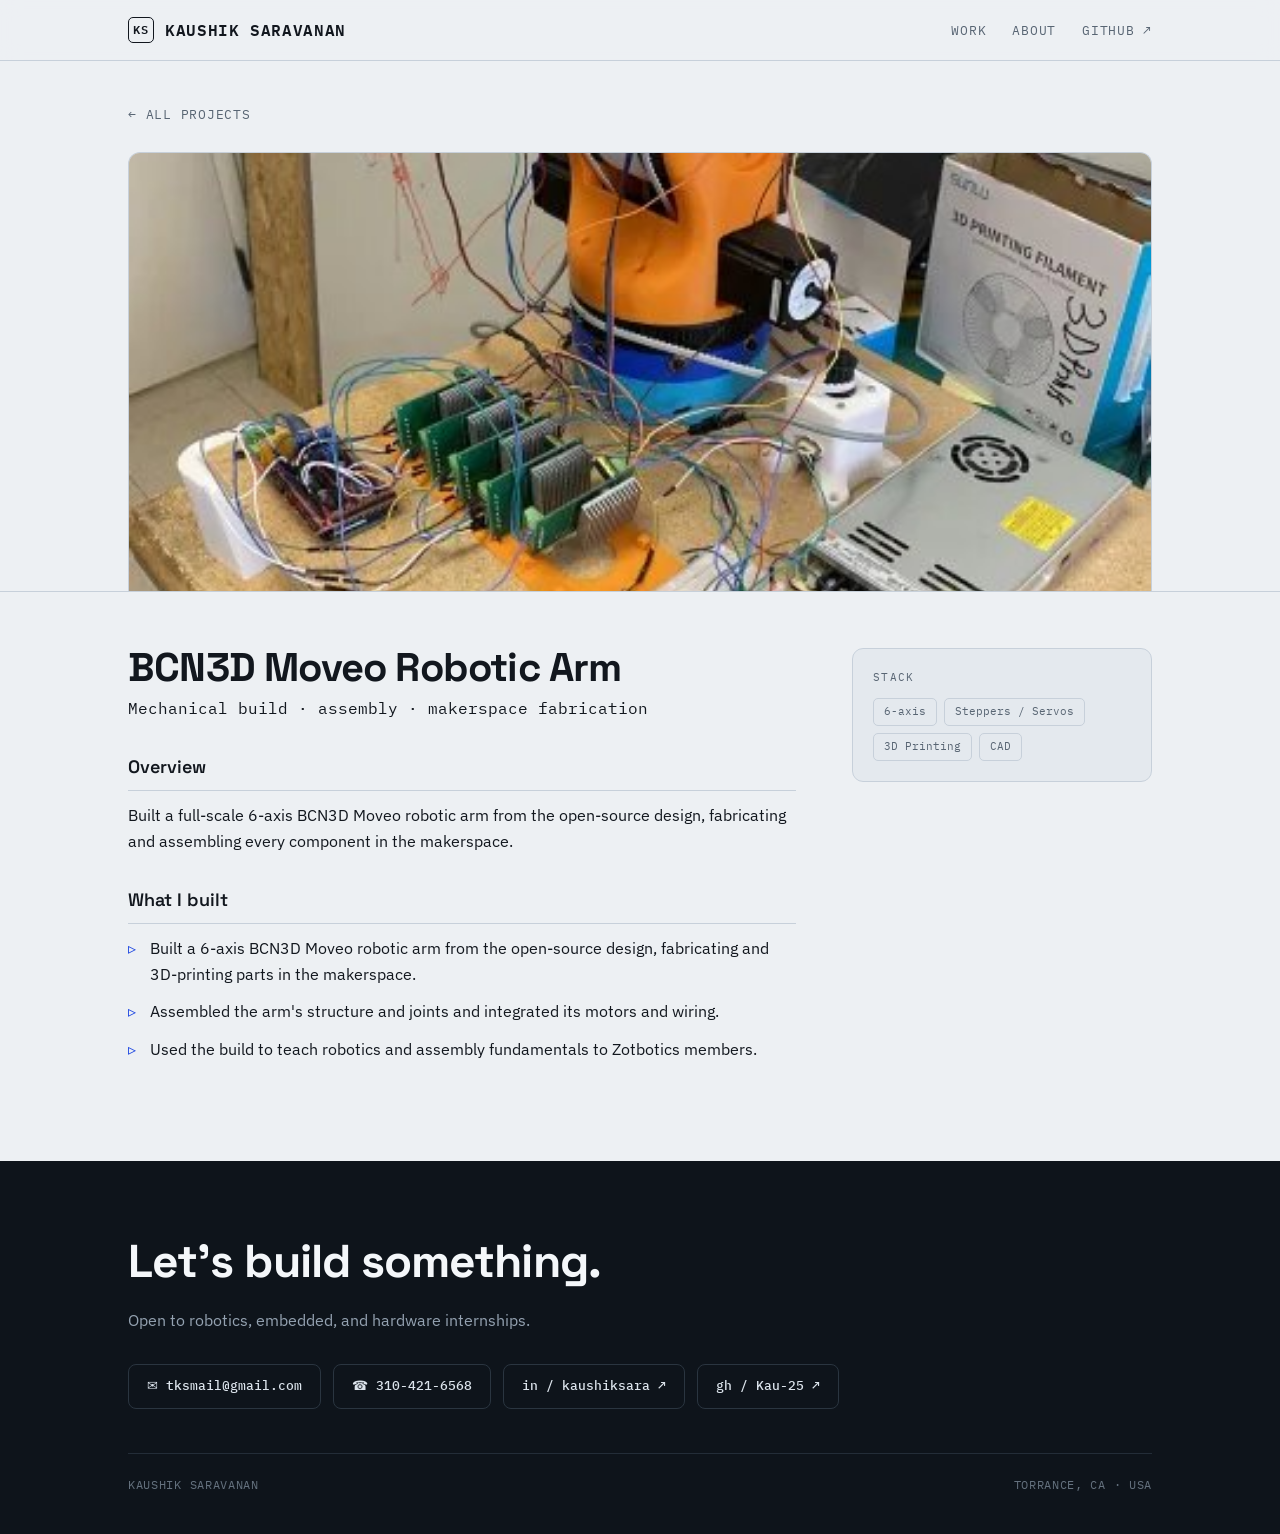
==== projects/arm.html @ 6639428b "Added images/pages for each project and created a shared CSS file for styling. Updated index.html to" ====
<!DOCTYPE html>
<html lang="en">
<head>
<meta charset="UTF-8">
<meta name="viewport" content="width=device-width, initial-scale=1.0">
<title>BCN3D Moveo Robotic Arm — Kaushik Saravanan</title>
<link rel="preconnect" href="https://fonts.googleapis.com">
<link rel="preconnect" href="https://fonts.gstatic.com" crossorigin>
<link href="https://fonts.googleapis.com/css2?family=Space+Grotesk:wght@500;600;700&family=IBM+Plex+Sans:wght@400;500;600&family=IBM+Plex+Mono:wght@400;500;600&display=swap" rel="stylesheet">
<link rel="stylesheet" href="../shared.css">
</head>
<body>

<header class="bar">
  <div class="wrap bar-in">
    <a class="brand" href="../index.html"><span class="glyph">KS</span> KAUSHIK&nbsp;SARAVANAN</a>
    <nav class="nav">
      <a href="../index.html#work">Work</a>
      <a href="../index.html#about">About</a>
      <a href="https://github.com/Kau-25" target="_blank" rel="noopener">GitHub ↗</a>
    </nav>
  </div>
</header>

<div class="project-hero">
  <div class="wrap">
    <a class="back-link" href="../index.html#work">← All projects</a>
    <div class="project-hero-img">
      <img src="../images/arm-1.jpg" alt="6-axis BCN3D Moveo robotic arm" onerror="this.style.display='none'">
      <div class="shot-ph"><span class="ico">▣</span><span class="fn">images/arm-1.jpg</span></div>
    </div>
  </div>
</div>

<section class="project-body">
  <div class="wrap project-layout">
    <div class="project-main">
      <h1 class="project-title">BCN3D Moveo Robotic Arm</h1>
      <p class="project-role">Mechanical build · assembly · makerspace fabrication</p>

      <h2 class="project-section-head">Overview</h2>
      <p>Built a full-scale 6-axis BCN3D Moveo robotic arm from the open-source design, fabricating and assembling every component in the makerspace.</p>

      <h2 class="project-section-head">What I built</h2>
      <ul class="project-list">
        <li>Built a 6-axis BCN3D Moveo robotic arm from the open-source design, fabricating and 3D-printing parts in the makerspace.</li>
        <li>Assembled the arm's structure and joints and integrated its motors and wiring.</li>
        <li>Used the build to teach robotics and assembly fundamentals to Zotbotics members.</li>
      </ul>
    </div>

    <aside class="project-sidebar">
      <div class="sidebar-card">
        <div class="sidebar-label">Stack</div>
        <div class="stack">
          <span class="chip">6-axis</span>
          <span class="chip">Steppers / Servos</span>
          <span class="chip">3D Printing</span>
          <span class="chip">CAD</span>
        </div>
      </div>
    </aside>
  </div>
</section>

<footer class="foot" id="contact">
  <div class="wrap">
    <h2>Let&rsquo;s build something.</h2>
    <p class="lead">Open to robotics, embedded, and hardware internships.</p>
    <div class="foot-links">
      <a href="mailto:tksmail@gmail.com">✉ tksmail@gmail.com</a>
      <a href="tel:3104216568">☎ 310-421-6568</a>
      <a href="https://www.linkedin.com/in/kaushiksara" target="_blank" rel="noopener">in / kaushiksara ↗</a>
      <a href="https://github.com/Kau-25" target="_blank" rel="noopener">gh / Kau-25 ↗</a>
    </div>
    <div class="foot-base"><span>Kaushik Saravanan</span><span>Torrance, CA · USA</span></div>
  </div>
</footer>

<script>
  const io=new IntersectionObserver((es)=>{es.forEach(e=>{if(e.isIntersecting){e.target.classList.add('in');io.unobserve(e.target)}})},{threshold:0.12,rootMargin:"0px 0px -40px 0px"});
  document.querySelectorAll('.reveal').forEach((el,i)=>{el.style.transitionDelay=Math.min(i*60,240)+'ms';io.observe(el)});
</script>
</body>
</html>
---- shared.css ----
:root{
  --paper:#EDF0F3;--paper-2:#E4E9EE;--ink:#12171E;--ink-soft:#586573;
  --line:#C7D0DA;--accent:#1B45E0;--accent-ink:#15349E;--signal:#E07B26;
  --panel:#0E141B;--panel-soft:#9CA9B6;
  --disp:"Space Grotesk",system-ui,sans-serif;--body:"IBM Plex Sans",system-ui,sans-serif;--mono:"IBM Plex Mono",ui-monospace,monospace;
}
*{box-sizing:border-box;margin:0;padding:0}
html{scroll-behavior:smooth}
body{background:var(--paper);color:var(--ink);font-family:var(--body);line-height:1.6;-webkit-font-smoothing:antialiased;overflow-x:hidden}
a{color:inherit;text-decoration:none}
.wrap{max-width:1080px;margin:0 auto;padding:0 28px}
.eyebrow{font-family:var(--mono);font-size:12px;font-weight:600;letter-spacing:.16em;text-transform:uppercase;color:var(--accent-ink)}

/* Nav bar */
.bar{position:sticky;top:0;z-index:50;background:rgba(237,240,243,.82);backdrop-filter:blur(10px);border-bottom:1px solid var(--line)}
.bar-in{display:flex;align-items:center;justify-content:space-between;height:60px}
.brand{display:flex;align-items:center;gap:11px;font-family:var(--mono);font-weight:600;letter-spacing:.04em}
.glyph{width:26px;height:26px;border:1.5px solid var(--ink);border-radius:5px;display:grid;place-items:center;font-size:12px;font-weight:600}
.nav{display:flex;gap:26px}
.nav a{font-family:var(--mono);font-size:12.5px;letter-spacing:.06em;text-transform:uppercase;color:var(--ink-soft);transition:color .2s}
.nav a:hover{color:var(--accent)}
@media(max-width:680px){.nav{display:none}}

/* Hero */
.hero{position:relative;padding:78px 0 64px;border-bottom:1px solid var(--line)}
.hero-bg{position:absolute;inset:0;width:100%;height:100%;pointer-events:none;opacity:.85}
.hero-in{position:relative;z-index:2;display:flex;align-items:center;gap:48px;justify-content:space-between}
.hero-copy{max-width:620px}
.hero-portrait{flex:none;width:248px;height:248px;border-radius:50%;overflow:hidden;position:relative;border:1px solid var(--line);background:repeating-linear-gradient(0deg,transparent 0 21px,#D7DEE6 21px 22px),repeating-linear-gradient(90deg,transparent 0 21px,#D7DEE6 21px 22px),var(--paper-2);display:grid;place-items:center;box-shadow:0 10px 34px rgba(18,23,30,.10)}
.hero-portrait img{position:absolute;inset:0;width:100%;height:100%;object-fit:cover;z-index:2}
.hero-portrait .shot-ph{z-index:1;text-align:center;padding:18px}
@media(max-width:760px){.hero-in{flex-direction:column-reverse;align-items:flex-start;gap:30px}.hero-copy{max-width:100%}.hero-portrait{width:180px;height:180px}}
.status-line{display:flex;align-items:center;gap:10px;margin-bottom:22px}
.dot{width:9px;height:9px;border-radius:50%;background:var(--signal);animation:pulse 2.4s infinite}
@keyframes pulse{0%{box-shadow:0 0 0 0 rgba(224,123,38,.45)}70%{box-shadow:0 0 0 8px rgba(224,123,38,0)}100%{box-shadow:0 0 0 0 rgba(224,123,38,0)}}
.status-line span{font-family:var(--mono);font-size:12px;letter-spacing:.12em;text-transform:uppercase;color:var(--ink-soft)}
h1{font-family:var(--disp);font-weight:700;font-size:clamp(40px,7.4vw,76px);line-height:1.0;letter-spacing:-.02em;margin-bottom:22px}
h1 .alt{color:var(--accent)}
.thesis{font-size:clamp(17px,2.4vw,21px);max-width:580px;margin-bottom:30px}
.thesis b{font-weight:600}
.readout{display:flex;flex-wrap:wrap;border:1px solid var(--line);border-radius:9px;overflow:hidden;background:var(--paper-2);margin-bottom:32px;width:fit-content;max-width:100%}
.readout div{padding:11px 16px;border-right:1px solid var(--line)}
.readout div:last-child{border-right:none}
.readout .k{font-family:var(--mono);font-size:10.5px;letter-spacing:.12em;text-transform:uppercase;color:var(--ink-soft);display:block;margin-bottom:3px}
.readout .v{font-family:var(--mono);font-size:13px;font-weight:600}
@media(max-width:560px){.readout{flex-direction:column;width:100%}.readout div{border-right:none;border-bottom:1px solid var(--line)}.readout div:last-child{border-bottom:none}}
.cta-row{display:flex;flex-wrap:wrap;gap:12px}
.btn{font-family:var(--mono);font-size:13px;font-weight:600;letter-spacing:.03em;padding:12px 20px;border-radius:8px;transition:transform .15s,background .2s,color .2s;display:inline-flex;align-items:center;gap:9px}
.btn:hover{transform:translateY(-2px)}
.btn-primary{background:var(--accent);color:#fff}
.btn-primary:hover{background:var(--accent-ink)}
.btn-ghost{border:1px solid var(--line)}
.btn-ghost:hover{border-color:var(--accent);color:var(--accent)}

/* Sections */
.section{padding:72px 0;border-bottom:1px solid var(--line)}
.sec-head{display:flex;align-items:baseline;gap:16px;margin-bottom:44px}
.sec-head .num{font-family:var(--mono);font-size:13px;font-weight:600;color:var(--accent)}
.sec-head h2{font-family:var(--disp);font-weight:600;font-size:clamp(24px,3.6vw,34px);letter-spacing:-.01em}
.sec-head .rule{flex:1;height:1px;background:var(--line);align-self:center}

/* Shot placeholders */
.shot-ph{z-index:1;text-align:center;color:var(--ink-soft);padding:18px}
.shot-ph .ico{font-size:26px;display:block;margin-bottom:8px;opacity:.6}
.shot-ph .fn{font-family:var(--mono);font-size:12px;color:var(--accent-ink);font-weight:600}
.shot-ph .hint{font-family:var(--mono);font-size:10.5px;letter-spacing:.06em;text-transform:uppercase;margin-top:5px}

/* Stack chips */
.stack{display:flex;flex-wrap:wrap;gap:7px}
.chip{font-family:var(--mono);font-size:11px;padding:4px 10px;border:1px solid var(--line);border-radius:5px;color:var(--ink-soft);background:var(--paper-2)}

/* About section */
.about-grid{display:grid;grid-template-columns:1.4fr 1fr;gap:44px}
@media(max-width:760px){.about-grid{grid-template-columns:1fr;gap:28px}}
.about-grid p{font-size:16px;margin-bottom:16px}
.edu-card{border:1px solid var(--line);border-radius:11px;padding:24px;background:var(--paper-2);height:fit-content}
.edu-card .label{font-family:var(--mono);font-size:11px;letter-spacing:.12em;text-transform:uppercase;color:var(--ink-soft);margin-bottom:8px}
.edu-card .school{font-family:var(--disp);font-weight:600;font-size:19px;margin-bottom:4px}
.edu-card .degree{font-size:14.5px;color:var(--ink-soft);margin-bottom:16px}
.edu-stat{display:flex;justify-content:space-between;padding:9px 0;border-top:1px solid var(--line);font-family:var(--mono);font-size:13px}
.edu-stat .k{color:var(--ink-soft)}.edu-stat .v{font-weight:600}

/* Project tile grid */
.project-grid{display:grid;grid-template-columns:repeat(3,1fr);gap:20px}
@media(max-width:780px){.project-grid{grid-template-columns:repeat(2,1fr)}}
@media(max-width:480px){.project-grid{grid-template-columns:1fr}}
.project-tile{border:1px solid var(--line);border-radius:12px;overflow:hidden;transition:transform .18s,box-shadow .18s;display:block;background:var(--paper-2)}
.project-tile:hover{transform:translateY(-4px);box-shadow:0 12px 32px rgba(18,23,30,.12);border-color:var(--accent)}
.tile-img{aspect-ratio:4/3;overflow:hidden;background:repeating-linear-gradient(0deg,transparent 0 21px,#D7DEE6 21px 22px),repeating-linear-gradient(90deg,transparent 0 21px,#D7DEE6 21px 22px),var(--paper-2);display:grid;place-items:center;position:relative}
.tile-img img{position:absolute;inset:0;width:100%;height:100%;object-fit:cover;z-index:2}
.tile-name{padding:14px 16px 16px;font-family:var(--disp);font-weight:600;font-size:15px;line-height:1.3;border-top:1px solid var(--line)}

/* Individual project page */
.project-hero{padding:40px 0 0;border-bottom:1px solid var(--line)}
.back-link{font-family:var(--mono);font-size:12.5px;letter-spacing:.06em;text-transform:uppercase;color:var(--ink-soft);display:inline-flex;align-items:center;gap:6px;margin-bottom:28px;transition:color .2s}
.back-link:hover{color:var(--accent)}
.project-hero-img{position:relative;aspect-ratio:21/9;border-radius:12px 12px 0 0;overflow:hidden;background:repeating-linear-gradient(0deg,transparent 0 21px,#D7DEE6 21px 22px),repeating-linear-gradient(90deg,transparent 0 21px,#D7DEE6 21px 22px),var(--paper-2);display:grid;place-items:center;border:1px solid var(--line);border-bottom:none}
.project-hero-img img{position:absolute;inset:0;width:100%;height:100%;object-fit:cover;z-index:2}
.project-body{padding:56px 0 80px}
.project-layout{display:grid;grid-template-columns:1fr 300px;gap:56px;align-items:start}
@media(max-width:780px){.project-layout{grid-template-columns:1fr;gap:36px}}
.project-title{font-family:var(--disp);font-weight:700;font-size:clamp(26px,4vw,40px);letter-spacing:-.02em;margin-bottom:8px}
.project-role{font-family:var(--mono);font-size:13px;color:var(--accent-ink);margin-bottom:36px}
.project-section-head{font-family:var(--disp);font-weight:600;font-size:18px;margin:32px 0 12px;padding-bottom:8px;border-bottom:1px solid var(--line)}
.project-main p{font-size:16px;margin-bottom:14px;color:var(--ink)}
.project-list{list-style:none;display:grid;gap:12px;margin-bottom:18px}
.project-list li{position:relative;padding-left:22px;font-size:16px}
.project-list li::before{content:"▹";position:absolute;left:0;color:var(--accent)}
.sidebar-card{border:1px solid var(--line);border-radius:11px;padding:20px;background:var(--paper-2);position:sticky;top:80px}
.sidebar-label{font-family:var(--mono);font-size:11px;letter-spacing:.12em;text-transform:uppercase;color:var(--ink-soft);margin-bottom:12px}
.project-link{display:inline-flex;align-items:center;gap:7px;margin-top:20px;font-family:var(--mono);font-size:12.5px;font-weight:600;color:var(--accent);border:1px solid var(--line);padding:8px 14px;border-radius:7px;transition:border-color .2s,background .2s}
.project-link:hover{border-color:var(--accent);background:rgba(27,69,224,.05)}

/* Footer */
.foot{background:var(--panel);color:#C6D0DB;padding:64px 0 40px}
.foot h2{font-family:var(--disp);font-weight:700;font-size:clamp(28px,5vw,46px);letter-spacing:-.02em;color:#F4F7FA;margin-bottom:10px}
.foot .lead{color:#94A2B1;max-width:440px;margin-bottom:30px;font-size:16px}
.foot-links{display:flex;flex-wrap:wrap;gap:12px;margin-bottom:44px}
.foot-links a{font-family:var(--mono);font-size:13px;font-weight:500;padding:11px 18px;border:1px solid #2a3540;border-radius:8px;color:#DCE4EC;transition:border-color .2s,color .2s,transform .15s}
.foot-links a:hover{border-color:#3a6bff;color:#fff;transform:translateY(-2px)}
.foot-base{display:flex;justify-content:space-between;flex-wrap:wrap;gap:10px;padding-top:22px;border-top:1px solid #232d38;font-family:var(--mono);font-size:11.5px;letter-spacing:.06em;color:#65727F;text-transform:uppercase}

.reveal{opacity:0;transform:translateY(18px);transition:opacity .7s ease,transform .7s ease}
.reveal.in{opacity:1;transform:none}
@media(prefers-reduced-motion:reduce){*{animation:none!important;transition:none!important}.reveal{opacity:1;transform:none}html{scroll-behavior:auto}}
:focus-visible{outline:2px solid var(--accent);outline-offset:3px;border-radius:3px}
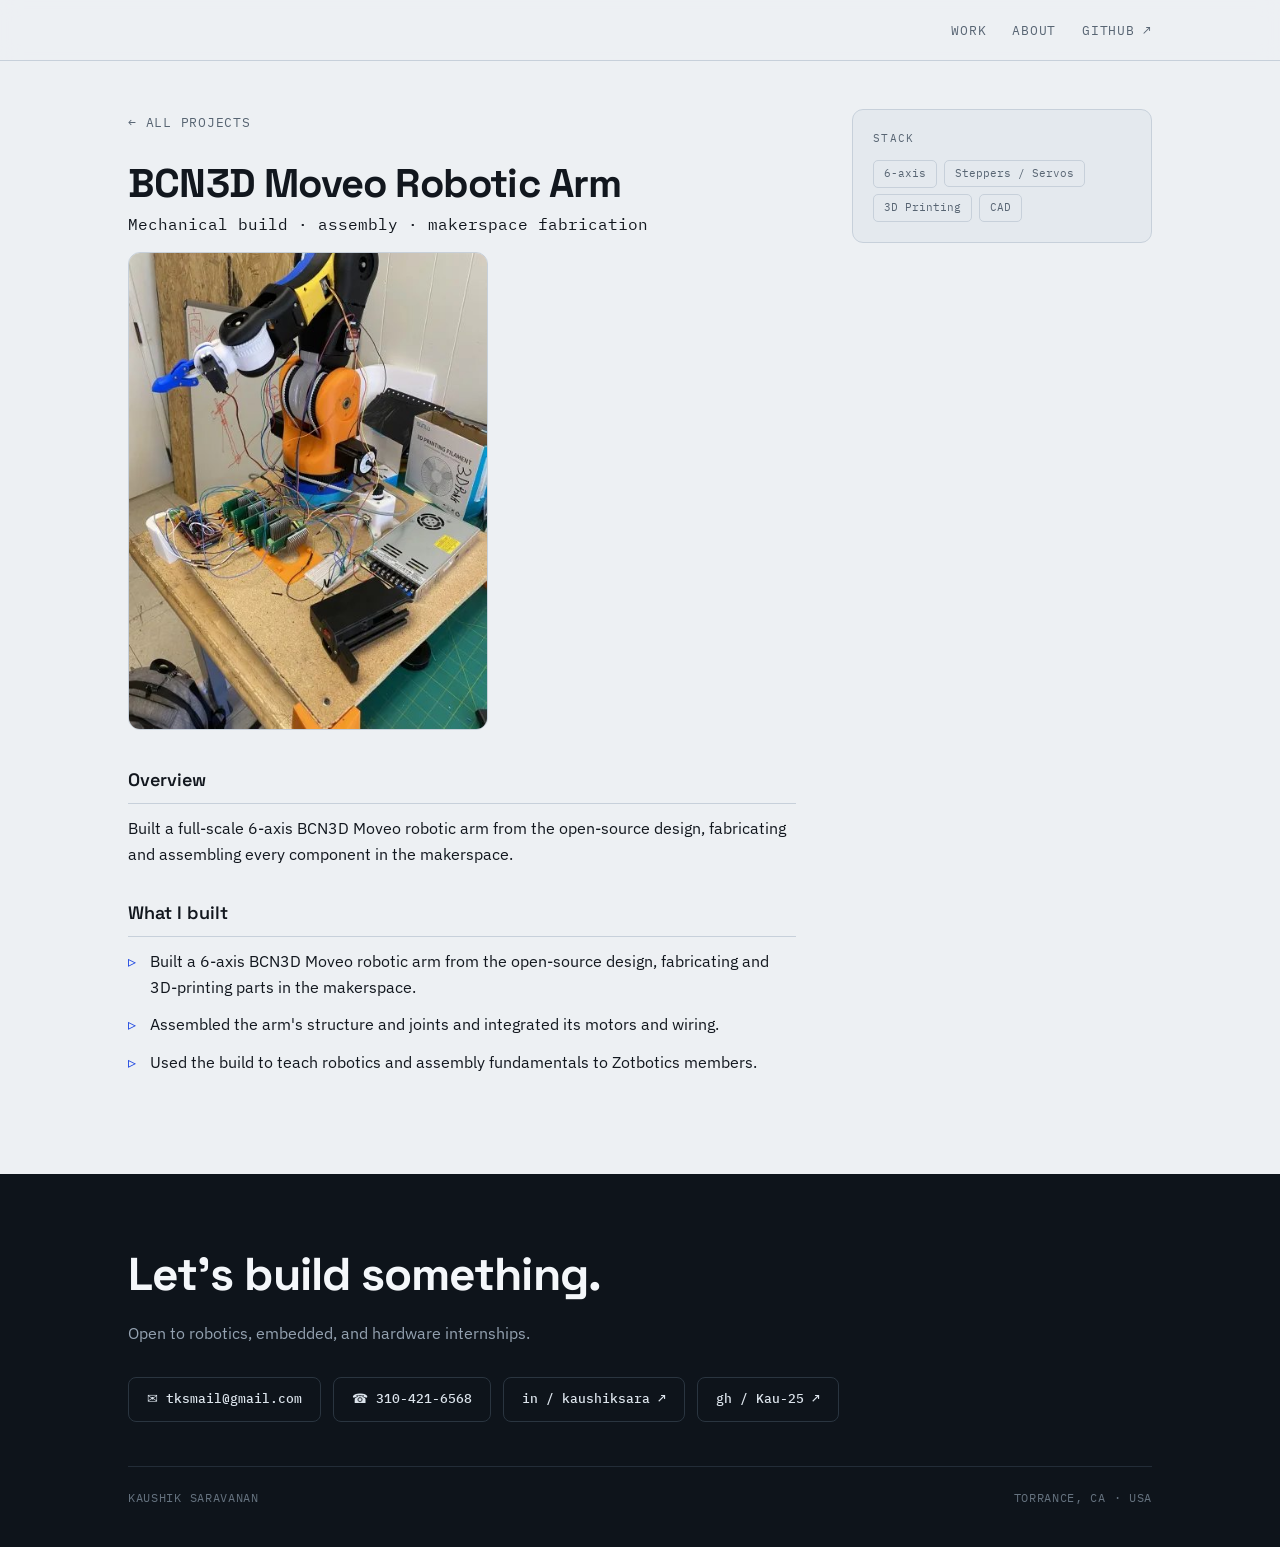
==== commit f4987922: "Refactor project pages to enhance layout and information display; updated CSS for improved styling a" ====
--- a/projects/arm.html
+++ b/projects/arm.html
@@ -13,7 +13,6 @@
 
 <header class="bar">
   <div class="wrap bar-in">
-    <a class="brand" href="../index.html"><span class="glyph">KS</span> KAUSHIK&nbsp;SARAVANAN</a>
     <nav class="nav">
       <a href="../index.html#work">Work</a>
       <a href="../index.html#about">About</a>
@@ -22,21 +21,15 @@
   </div>
 </header>
 
-<div class="project-hero">
-  <div class="wrap">
-    <a class="back-link" href="../index.html#work">← All projects</a>
-    <div class="project-hero-img">
-      <img src="../images/arm-1.jpg" alt="6-axis BCN3D Moveo robotic arm" onerror="this.style.display='none'">
-      <div class="shot-ph"><span class="ico">▣</span><span class="fn">images/arm-1.jpg</span></div>
-    </div>
-  </div>
-</div>
-
 <section class="project-body">
   <div class="wrap project-layout">
     <div class="project-main">
+      <a class="back-link" href="../index.html#work">← All projects</a>
       <h1 class="project-title">BCN3D Moveo Robotic Arm</h1>
       <p class="project-role">Mechanical build · assembly · makerspace fabrication</p>
+      <div class="project-img">
+        <img src="../images/arm-1.jpg" alt="6-axis BCN3D Moveo robotic arm" onerror="this.style.display='none'">
+      </div>
 
       <h2 class="project-section-head">Overview</h2>
       <p>Built a full-scale 6-axis BCN3D Moveo robotic arm from the open-source design, fabricating and assembling every component in the makerspace.</p>
--- a/shared.css
+++ b/shared.css
@@ -13,7 +13,7 @@
 
 /* Nav bar */
 .bar{position:sticky;top:0;z-index:50;background:rgba(237,240,243,.82);backdrop-filter:blur(10px);border-bottom:1px solid var(--line)}
-.bar-in{display:flex;align-items:center;justify-content:space-between;height:60px}
+.bar-in{display:flex;align-items:center;justify-content:flex-end;height:60px}
 .brand{display:flex;align-items:center;gap:11px;font-family:var(--mono);font-weight:600;letter-spacing:.04em}
 .glyph{width:26px;height:26px;border:1.5px solid var(--ink);border-radius:5px;display:grid;place-items:center;font-size:12px;font-weight:600}
 .nav{display:flex;gap:26px}
@@ -88,19 +88,19 @@
 .project-tile:hover{transform:translateY(-4px);box-shadow:0 12px 32px rgba(18,23,30,.12);border-color:var(--accent)}
 .tile-img{aspect-ratio:4/3;overflow:hidden;background:repeating-linear-gradient(0deg,transparent 0 21px,#D7DEE6 21px 22px),repeating-linear-gradient(90deg,transparent 0 21px,#D7DEE6 21px 22px),var(--paper-2);display:grid;place-items:center;position:relative}
 .tile-img img{position:absolute;inset:0;width:100%;height:100%;object-fit:cover;z-index:2}
-.tile-name{padding:14px 16px 16px;font-family:var(--disp);font-weight:600;font-size:15px;line-height:1.3;border-top:1px solid var(--line)}
+.tile-info{padding:14px 16px 16px;border-top:1px solid var(--line);display:flex;flex-direction:column;gap:10px}
+.tile-name{font-family:var(--disp);font-weight:600;font-size:15px;line-height:1.3}
 
 /* Individual project page */
-.project-hero{padding:40px 0 0;border-bottom:1px solid var(--line)}
-.back-link{font-family:var(--mono);font-size:12.5px;letter-spacing:.06em;text-transform:uppercase;color:var(--ink-soft);display:inline-flex;align-items:center;gap:6px;margin-bottom:28px;transition:color .2s}
+.project-body{padding:48px 0 80px}
+.back-link{font-family:var(--mono);font-size:12.5px;letter-spacing:.06em;text-transform:uppercase;color:var(--ink-soft);display:inline-flex;align-items:center;gap:6px;margin-bottom:32px;transition:color .2s}
 .back-link:hover{color:var(--accent)}
-.project-hero-img{position:relative;aspect-ratio:21/9;border-radius:12px 12px 0 0;overflow:hidden;background:repeating-linear-gradient(0deg,transparent 0 21px,#D7DEE6 21px 22px),repeating-linear-gradient(90deg,transparent 0 21px,#D7DEE6 21px 22px),var(--paper-2);display:grid;place-items:center;border:1px solid var(--line);border-bottom:none}
-.project-hero-img img{position:absolute;inset:0;width:100%;height:100%;object-fit:cover;z-index:2}
-.project-body{padding:56px 0 80px}
 .project-layout{display:grid;grid-template-columns:1fr 300px;gap:56px;align-items:start}
 @media(max-width:780px){.project-layout{grid-template-columns:1fr;gap:36px}}
 .project-title{font-family:var(--disp);font-weight:700;font-size:clamp(26px,4vw,40px);letter-spacing:-.02em;margin-bottom:8px}
-.project-role{font-family:var(--mono);font-size:13px;color:var(--accent-ink);margin-bottom:36px}
+.project-role{font-family:var(--mono);font-size:13px;color:var(--accent-ink);margin-bottom:24px}
+.project-img{display:block;max-width:360px;border:1px solid var(--line);border-radius:12px;overflow:hidden;background:repeating-linear-gradient(0deg,transparent 0 21px,#D7DEE6 21px 22px),repeating-linear-gradient(90deg,transparent 0 21px,#D7DEE6 21px 22px),var(--paper-2);margin-bottom:36px}
+.project-img img{display:block;width:100%;height:auto;object-fit:contain}
 .project-section-head{font-family:var(--disp);font-weight:600;font-size:18px;margin:32px 0 12px;padding-bottom:8px;border-bottom:1px solid var(--line)}
 .project-main p{font-size:16px;margin-bottom:14px;color:var(--ink)}
 .project-list{list-style:none;display:grid;gap:12px;margin-bottom:18px}
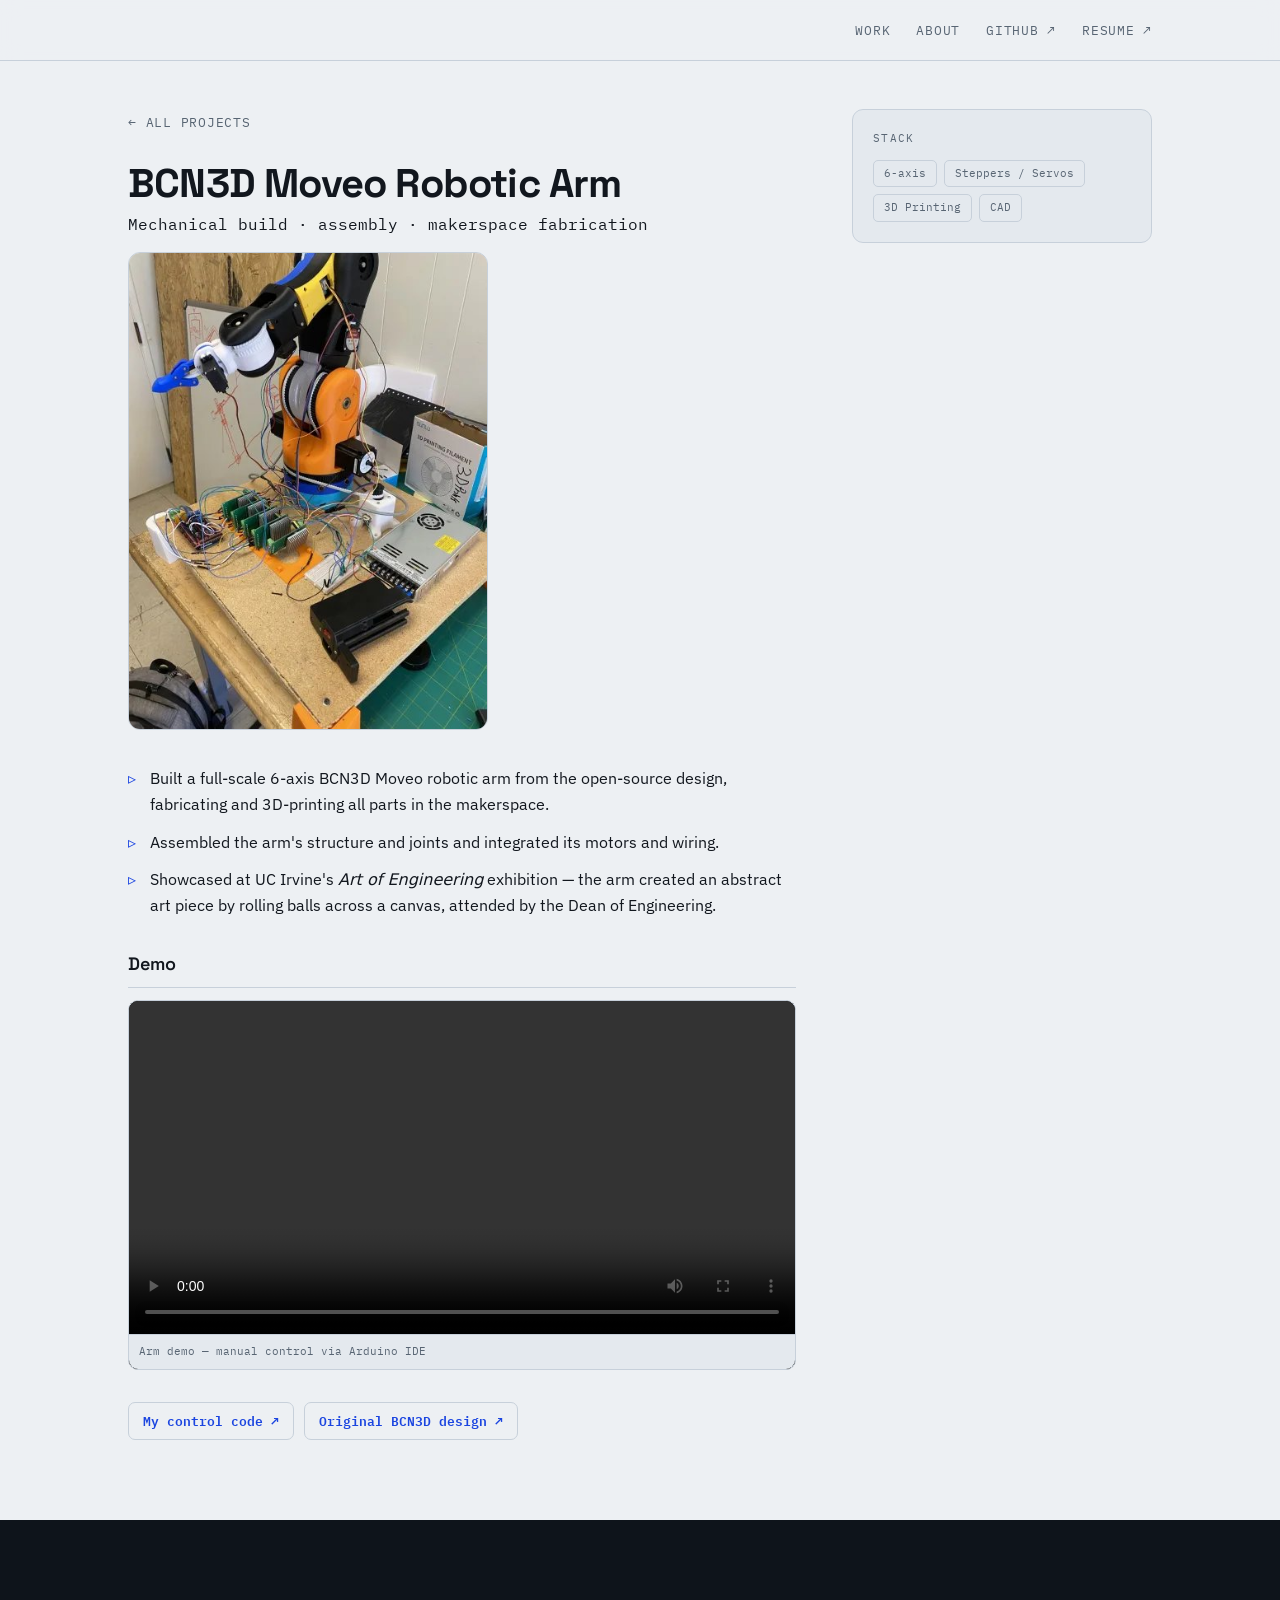
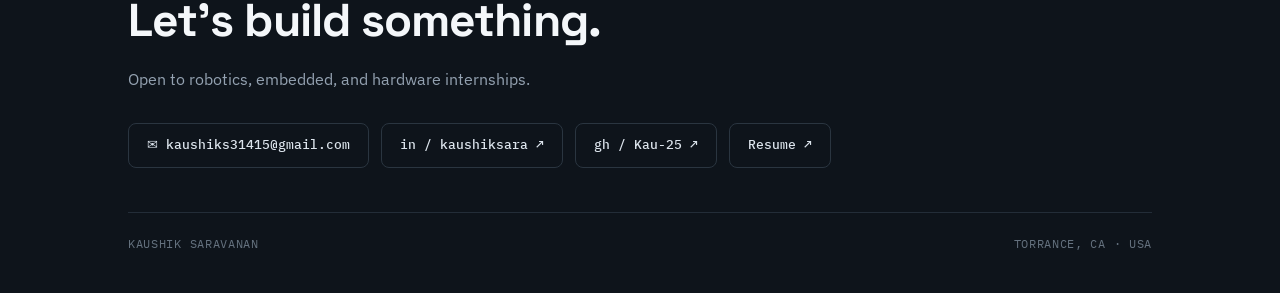
==== commit 5a9b1ce9: "Add resume PDF and project media; update project pages with new links and content" ====
--- a/projects/arm.html
+++ b/projects/arm.html
@@ -17,6 +17,7 @@
       <a href="../index.html#work">Work</a>
       <a href="../index.html#about">About</a>
       <a href="https://github.com/Kau-25" target="_blank" rel="noopener">GitHub ↗</a>
+      <a href="../KaushikSaravananResume.pdf" target="_blank" rel="noopener">Resume ↗</a>
     </nav>
   </div>
 </header>
@@ -31,15 +32,24 @@
         <img src="../images/arm-1.jpg" alt="6-axis BCN3D Moveo robotic arm" onerror="this.style.display='none'">
       </div>
 
-      <h2 class="project-section-head">Overview</h2>
-      <p>Built a full-scale 6-axis BCN3D Moveo robotic arm from the open-source design, fabricating and assembling every component in the makerspace.</p>
+      <ul class="project-list">
+        <li>Built a full-scale 6-axis BCN3D Moveo robotic arm from the open-source design, fabricating and 3D-printing all parts in the makerspace.</li>
+        <li>Assembled the arm's structure and joints and integrated its motors and wiring.</li>
+        <li>Showcased at UC Irvine's <em>Art of Engineering</em> exhibition — the arm created an abstract art piece by rolling balls across a canvas, attended by the Dean of Engineering.</li>
+      </ul>
 
-      <h2 class="project-section-head">What I built</h2>
-      <ul class="project-list">
-        <li>Built a 6-axis BCN3D Moveo robotic arm from the open-source design, fabricating and 3D-printing parts in the makerspace.</li>
-        <li>Assembled the arm's structure and joints and integrated its motors and wiring.</li>
-        <li>Used the build to teach robotics and assembly fundamentals to Zotbotics members.</li>
-      </ul>
+      <h2 class="project-section-head">Demo</h2>
+      <div class="video-slot">
+        <video controls>
+          <source src="../videos/arm-demo.mp4" type="video/mp4">
+        </video>
+        <div class="video-caption">Arm demo — manual control via Arduino IDE</div>
+      </div>
+
+      <div style="display:flex;gap:10px;flex-wrap:wrap;margin-top:8px">
+        <a href="https://github.com/Kau-25/robotarmcode" target="_blank" rel="noopener" class="project-link">My control code ↗</a>
+        <a href="https://github.com/BCN3D/BCN3D-Moveo" target="_blank" rel="noopener" class="project-link">Original BCN3D design ↗</a>
+      </div>
     </div>
 
     <aside class="project-sidebar">
@@ -61,10 +71,10 @@
     <h2>Let&rsquo;s build something.</h2>
     <p class="lead">Open to robotics, embedded, and hardware internships.</p>
     <div class="foot-links">
-      <a href="mailto:tksmail@gmail.com">✉ tksmail@gmail.com</a>
-      <a href="tel:3104216568">☎ 310-421-6568</a>
+      <a href="mailto:kaushiks31415@gmail.com">✉ kaushiks31415@gmail.com</a>
       <a href="https://www.linkedin.com/in/kaushiksara" target="_blank" rel="noopener">in / kaushiksara ↗</a>
       <a href="https://github.com/Kau-25" target="_blank" rel="noopener">gh / Kau-25 ↗</a>
+      <a href="../KaushikSaravananResume.pdf" target="_blank" rel="noopener">Resume ↗</a>
     </div>
     <div class="foot-base"><span>Kaushik Saravanan</span><span>Torrance, CA · USA</span></div>
   </div>
--- a/shared.css
+++ b/shared.css
@@ -91,6 +91,16 @@
 .tile-info{padding:14px 16px 16px;border-top:1px solid var(--line);display:flex;flex-direction:column;gap:10px}
 .tile-name{font-family:var(--disp);font-weight:600;font-size:15px;line-height:1.3}
 
+/* Project media gallery */
+.project-gallery{display:flex;flex-direction:column;gap:16px;margin:28px 0}
+.gallery-item{border:1px solid var(--line);border-radius:10px;overflow:hidden;background:var(--paper-2)}
+.gallery-item img{display:block;width:100%;height:auto}
+.gallery-caption{font-family:var(--mono);font-size:11px;color:var(--ink-soft);padding:8px 10px;border-top:1px solid var(--line)}
+.video-slot{border:1px solid var(--line);border-radius:10px;overflow:hidden;background:#000;margin-bottom:12px}
+.video-slot video{display:block;width:100%;height:auto}
+.video-slot iframe{display:block;width:100%;aspect-ratio:16/9;border:none}
+.video-caption{font-family:var(--mono);font-size:11px;color:var(--ink-soft);padding:8px 10px;background:var(--paper-2);border-top:1px solid var(--line)}
+
 /* Individual project page */
 .project-body{padding:48px 0 80px}
 .back-link{font-family:var(--mono);font-size:12.5px;letter-spacing:.06em;text-transform:uppercase;color:var(--ink-soft);display:inline-flex;align-items:center;gap:6px;margin-bottom:32px;transition:color .2s}
@@ -120,7 +130,40 @@
 .foot-links a:hover{border-color:#3a6bff;color:#fff;transform:translateY(-2px)}
 .foot-base{display:flex;justify-content:space-between;flex-wrap:wrap;gap:10px;padding-top:22px;border-top:1px solid #232d38;font-family:var(--mono);font-size:11.5px;letter-spacing:.06em;color:#65727F;text-transform:uppercase}
 
-.reveal{opacity:0;transform:translateY(18px);transition:opacity .7s ease,transform .7s ease}
-.reveal.in{opacity:1;transform:none}
+.reveal{opacity:1;transform:none}
 @media(prefers-reduced-motion:reduce){*{animation:none!important;transition:none!important}.reveal{opacity:1;transform:none}html{scroll-behavior:auto}}
 :focus-visible{outline:2px solid var(--accent);outline-offset:3px;border-radius:3px}
+
+@media print{
+  *{color:#000!important;background:transparent!important;box-shadow:none!important;text-shadow:none!important;animation:none!important;transition:none!important}
+  :root{--paper:#fff;--paper-2:#f5f5f5;--ink:#000;--ink-soft:#444;--line:#ccc;--accent:#1B45E0;--accent-ink:#1B45E0}
+  .bar,.foot{display:none!important}
+  .reveal{opacity:1!important;transform:none!important}
+  body{font-size:11pt;line-height:1.5}
+  .wrap{max-width:100%;padding:0 16px}
+  .hero{padding:32px 0 24px;border-bottom:1pt solid #ccc}
+  .hero-in{gap:24px}
+  .hero-portrait{width:120px;height:120px}
+  h1{font-size:32pt!important}
+  .thesis{font-size:12pt!important}
+  .section{padding:24px 0;border-bottom:1pt solid #ccc}
+  .sec-head h2{font-size:16pt!important}
+  .about-grid{grid-template-columns:1.4fr 1fr;gap:24px}
+  .edu-card{border:1pt solid #ccc;padding:14px}
+  .project-grid{grid-template-columns:repeat(3,1fr);gap:12px}
+  .project-tile{border:1pt solid #ccc;break-inside:avoid;page-break-inside:avoid}
+  .tile-img{aspect-ratio:4/3}
+  .tile-name{font-size:9pt;padding:8px 10px 4px}
+  .chip{border:1pt solid #ccc;font-size:7.5pt;padding:2px 6px}
+  .tile-info{padding:6px 10px 10px;gap:6px}
+  .stack{gap:4px}
+  a[href]::after{content:none}
+  .project-body{padding:24px 0 40px}
+  .project-layout{grid-template-columns:1fr 220px;gap:32px}
+  .project-title{font-size:20pt!important}
+  .sidebar-card{border:1pt solid #ccc;padding:14px;position:static}
+  .project-img{max-width:280px}
+  .project-list li{font-size:10.5pt}
+  .project-main p{font-size:10.5pt}
+  .back-link{display:none}
+}
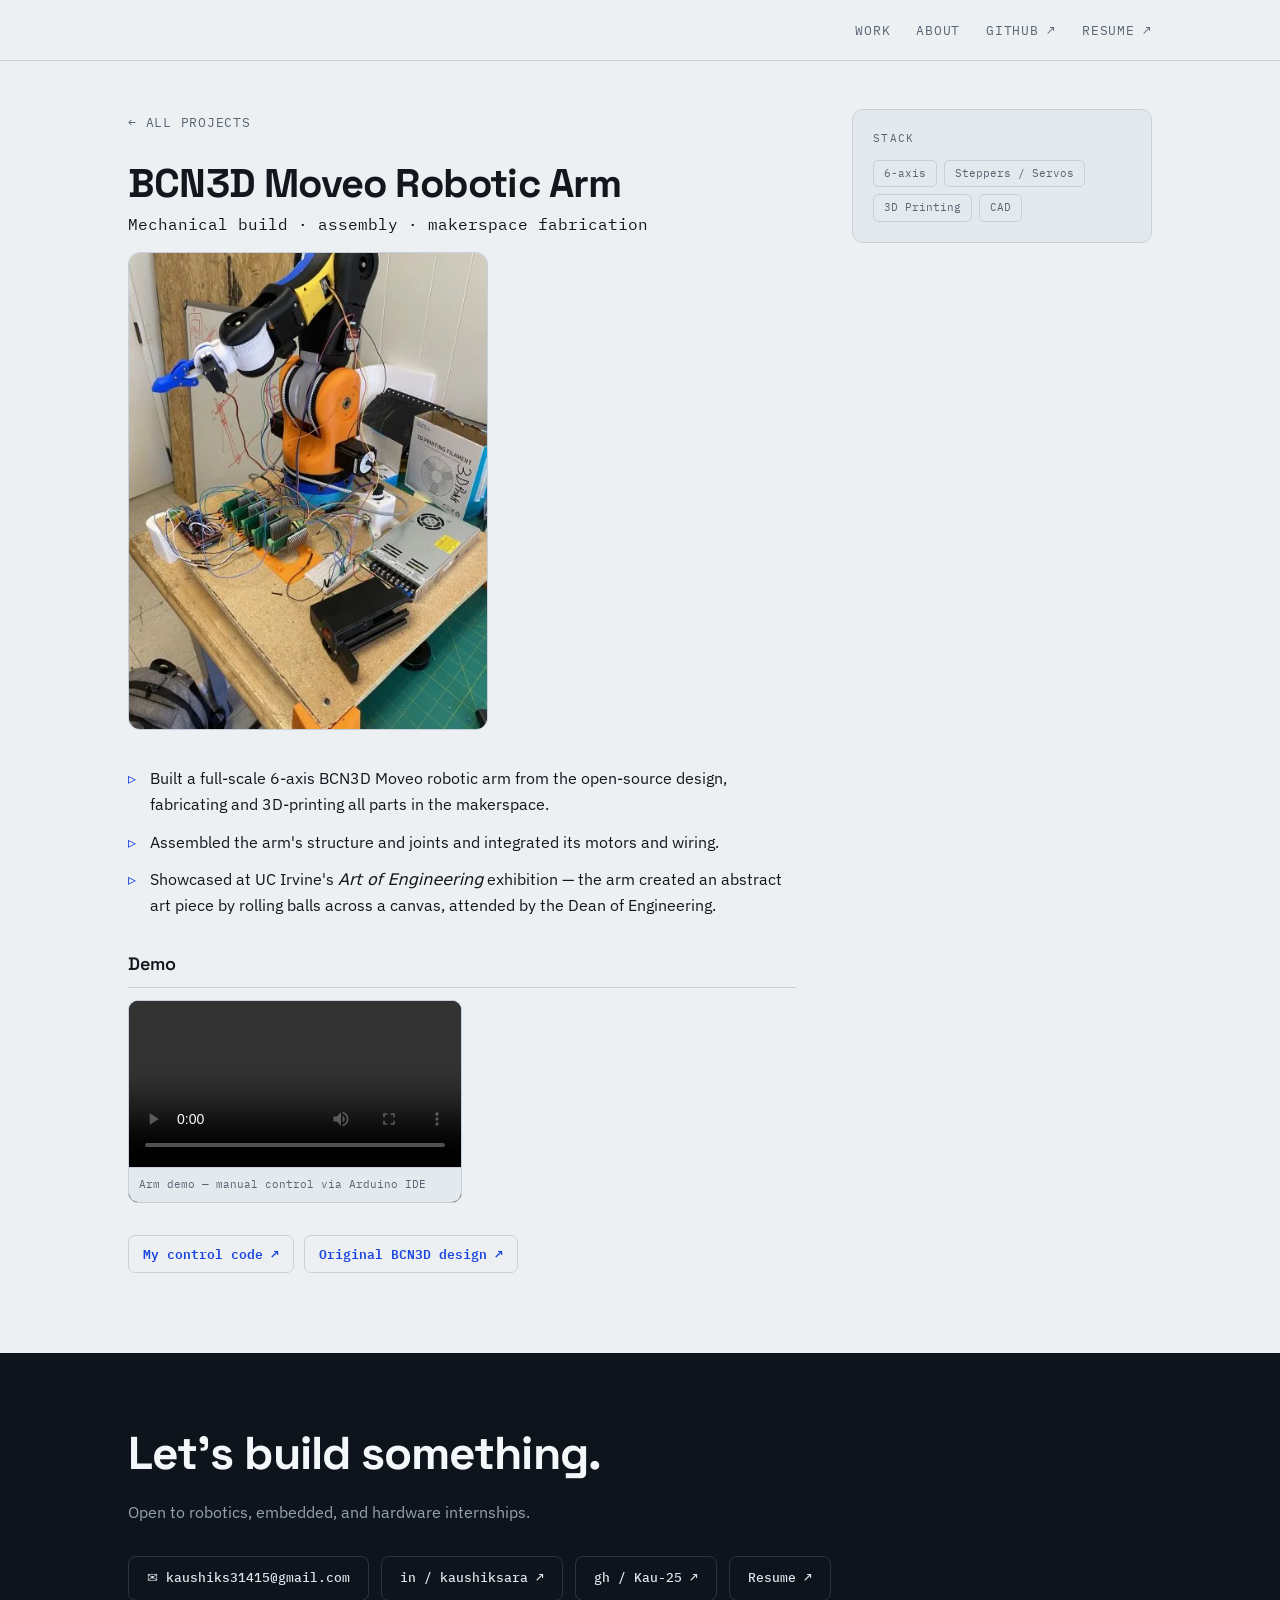
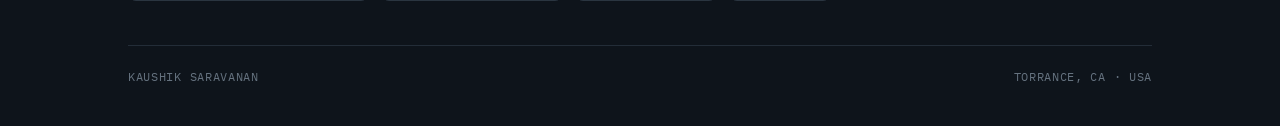
==== commit bfaf9bc2: "Add rover and arm project media; include images and demo videos in project pages" ====
--- a/projects/arm.html
+++ b/projects/arm.html
@@ -39,8 +39,8 @@
       </ul>
 
       <h2 class="project-section-head">Demo</h2>
-      <div class="video-slot">
-        <video controls>
+      <div class="video-slot" style="max-width:50%">
+        <video controls style="width:100%">
           <source src="../videos/arm-demo.mp4" type="video/mp4">
         </video>
         <div class="video-caption">Arm demo — manual control via Arduino IDE</div>
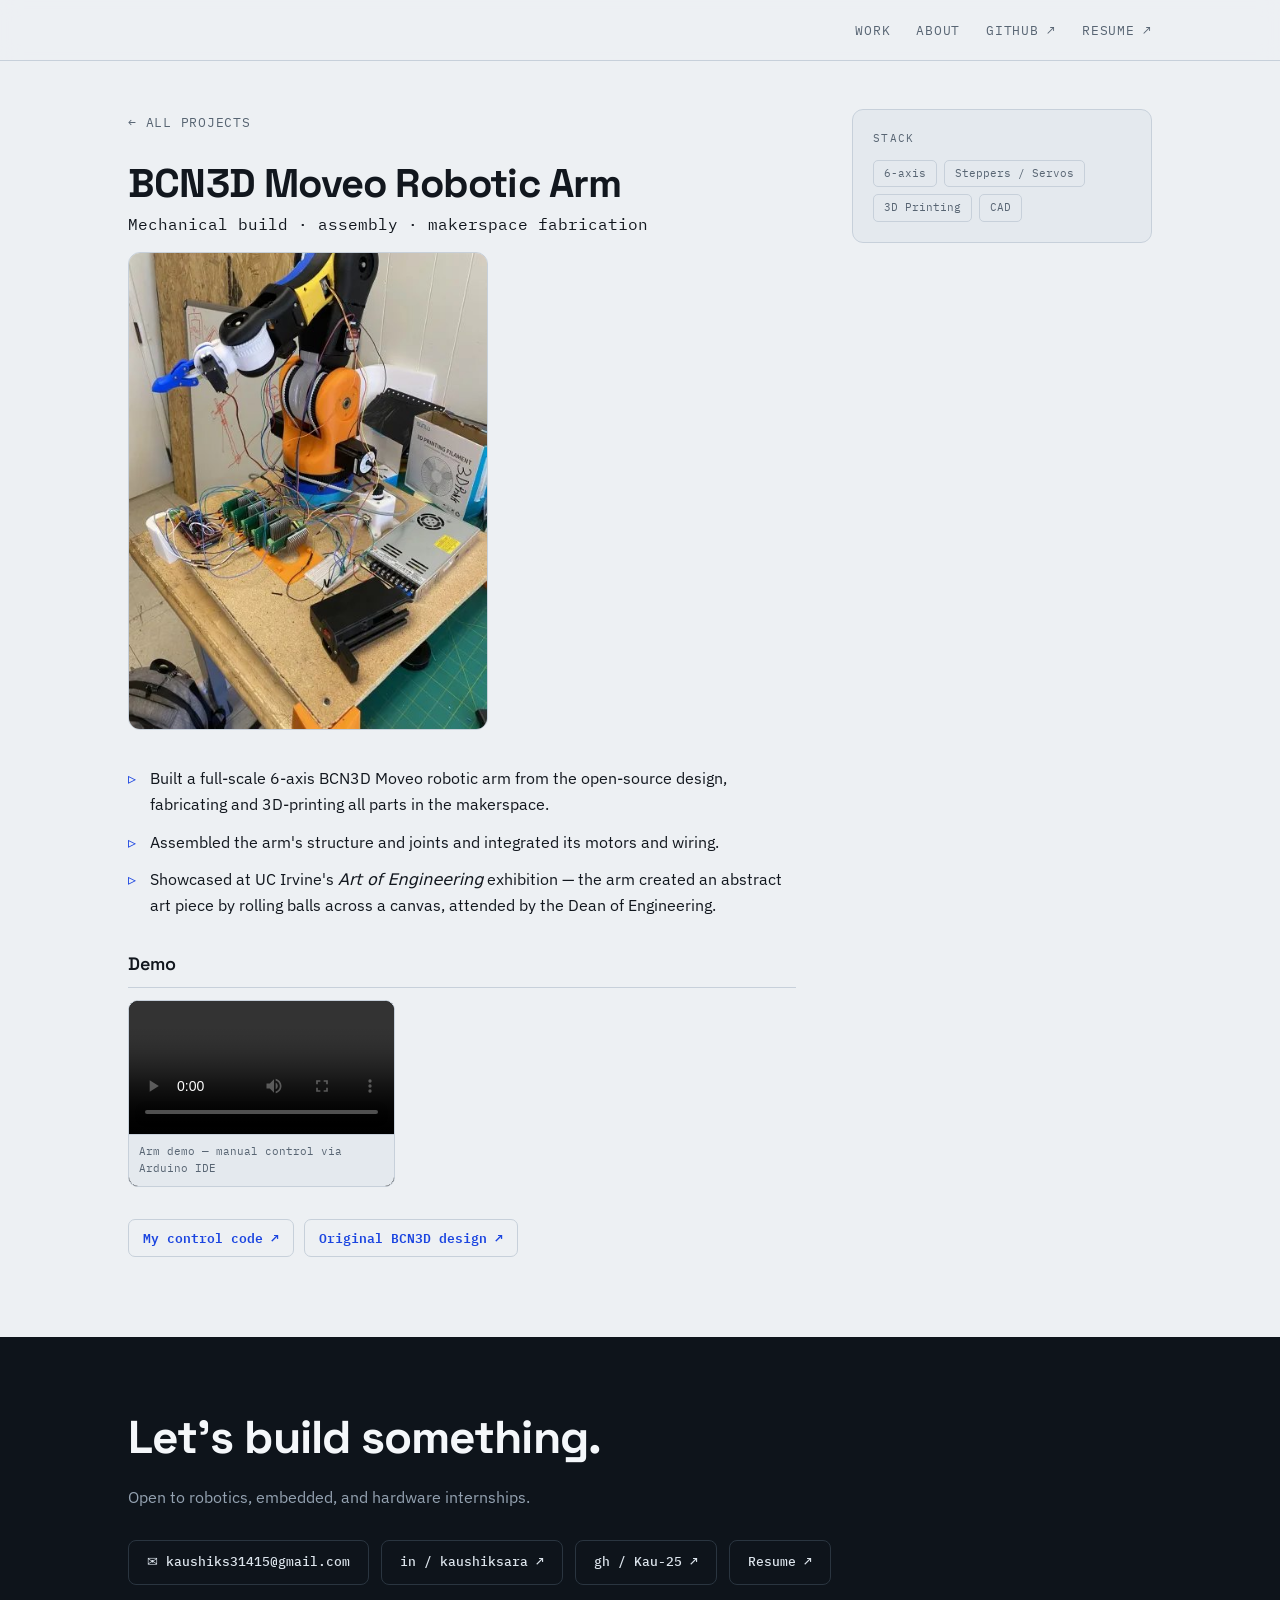
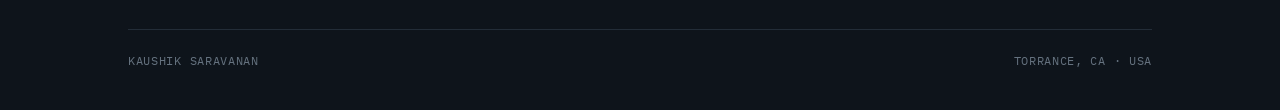
==== commit 30ce379e: "Update project descriptions and adjust media display sizes for better layout" ====
--- a/projects/arm.html
+++ b/projects/arm.html
@@ -39,7 +39,7 @@
       </ul>
 
       <h2 class="project-section-head">Demo</h2>
-      <div class="video-slot" style="max-width:50%">
+      <div class="video-slot" style="max-width:40%">
         <video controls style="width:100%">
           <source src="../videos/arm-demo.mp4" type="video/mp4">
         </video>
